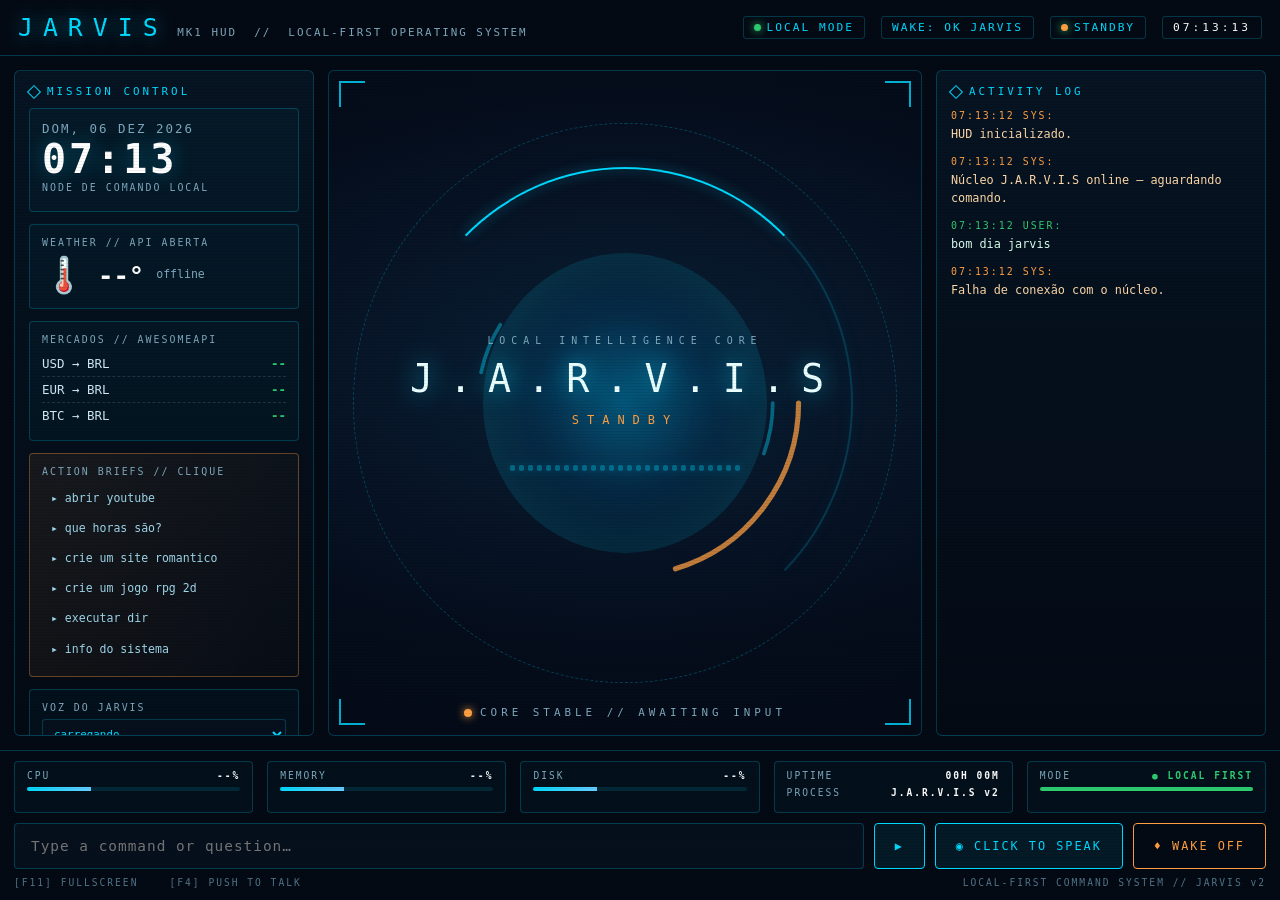
==== static/index.html @ a5e2a201 "Youtube direto pra canal, filtro de lixo no microfone e anti-alucinacao no cerebro" ====
<!DOCTYPE html>
<html lang="pt-BR">
<head>
<meta charset="UTF-8">
<meta name="viewport" content="width=device-width, initial-scale=1.0">
<title>J.A.R.V.I.S — MK1 HUD</title>
<style>
  :root { --cy: #00d9ff; --cyd: #0a86a8; --or: #ff9f43; --ok: #2ecc71; --bg: #040a14; --panel: #071524; --line: rgba(0,217,255,.22); --mut: #7fa8bd; }
  * { box-sizing: border-box; margin: 0; padding: 0; }
  html, body { height: 100%; }
  body { background: var(--bg); color: #cfe9f5; font-family: 'Consolas', 'Share Tech Mono', monospace; overflow: hidden; display: flex; flex-direction: column; }
  body::before { content: ''; position: fixed; inset: 0; pointer-events: none; z-index: 99;
    background: repeating-linear-gradient(0deg, rgba(0,0,0,.12) 0 1px, transparent 1px 3px); opacity: .5; }

  /* ============ HEADER ============ */
  header { height: 56px; display: flex; align-items: center; gap: 16px; padding: 0 18px; border-bottom: 1px solid var(--line); }
  .brand { font-size: 1.55rem; letter-spacing: 10px; color: var(--cy); text-shadow: 0 0 18px rgba(0,217,255,.6); }
  .brand-sub { font-size: .68rem; color: var(--mut); letter-spacing: 2px; }
  header .sp { flex: 1; }
  .chip { display: inline-flex; align-items: center; gap: 6px; font-size: .7rem; letter-spacing: 2px; color: var(--cy); border: 1px solid var(--line); padding: 4px 10px; border-radius: 3px; }
  .chip .dot { width: 7px; height: 7px; border-radius: 50%; background: var(--ok); box-shadow: 0 0 8px var(--ok); }
  #clockTop { color: #fff; letter-spacing: 3px; }

  /* ============ LAYOUT ============ */
  main { flex: 1; display: grid; grid-template-columns: 300px 1fr 330px; gap: 14px; padding: 14px; min-height: 0; }
  .panel { border: 1px solid var(--line); background: linear-gradient(180deg, rgba(7,21,36,.9), rgba(4,10,20,.9)); border-radius: 6px; padding: 14px; overflow-y: auto; }
  .panel::-webkit-scrollbar { width: 6px; } .panel::-webkit-scrollbar-thumb { background: var(--cyd); }
  .ptitle { font-size: .68rem; letter-spacing: 3px; color: var(--cy); margin-bottom: 10px; display: flex; align-items: center; gap: 8px; }
  .ptitle::before { content: ''; width: 8px; height: 8px; border: 1px solid var(--cy); transform: rotate(45deg); }
  .card { border: 1px solid var(--line); background: rgba(0,217,255,.03); padding: 12px; margin-bottom: 12px; border-radius: 4px; position: relative; }
  .card.orange { border-color: rgba(255,159,67,.35); background: linear-gradient(120deg, rgba(255,159,67,.08), rgba(255,159,67,.02)); }
  .card .lbl { font-size: .62rem; letter-spacing: 2px; color: var(--mut); margin-bottom: 6px; }
  #dateBig { font-size: .78rem; color: var(--mut); letter-spacing: 2px; }
  #timeBig { font-size: 2.5rem; color: #fff; font-weight: bold; letter-spacing: 3px; text-shadow: 0 0 20px rgba(0,217,255,.35); }
  .wx { display: flex; align-items: center; gap: 12px; }
  #wxEmoji { font-size: 2.2rem; }
  #wxTemp { font-size: 1.6rem; color: #fff; font-weight: bold; }
  .wx-inf { font-size: .72rem; color: var(--mut); line-height: 1.5; }
  .coin { display: flex; justify-content: space-between; font-size: .78rem; padding: 5px 0; border-bottom: 1px dashed rgba(127,168,189,.2); }
  .coin b { color: var(--ok); }
  .shortcut { font-size: .72rem; color: #9fd6ea; padding: 6px 8px; border: 1px solid transparent; cursor: pointer; border-radius: 3px; line-height: 1.4; }
  .shortcut:hover { background: rgba(0,217,255,.08); border-color: var(--line); color: var(--cy); }
  #selVoice { width: 100%; background: #06101d; color: var(--cy); border: 1px solid var(--line); padding: 7px; border-radius: 3px; font-size: .68rem; font-family: inherit; }
  #rateRow { display: flex; align-items: center; gap: 8px; font-size: .62rem; color: var(--mut); margin-top: 8px; }
  #rateSel { flex: 1; accent-color: var(--cy); }
  .mini { width: 100%; margin-top: 8px; padding: 7px; border: 1px solid rgba(255,107,107,.5); color: #ff6b6b; background: transparent; font-family: inherit; font-size: .66rem; letter-spacing: 2px; cursor: pointer; border-radius: 3px; }
  .mini:hover { background: rgba(255,107,107,.12); }

  /* ============ HUD CENTRAL ============ */
  #hud { position: relative; display: flex; align-items: center; justify-content: center; overflow: hidden;
    border: 1px solid var(--line); border-radius: 6px; background: radial-gradient(900px 500px at 50% 45%, #0a2036 0%, #050d1c 55%, #030812 100%); }
  .corner { position: absolute; width: 26px; height: 26px; border-color: var(--cy); border-style: solid; opacity: .8; z-index: 4; }
  .c-tl { top: 10px; left: 10px; border-width: 2px 0 0 2px; } .c-tr { top: 10px; right: 10px; border-width: 2px 2px 0 0; }
  .c-bl { bottom: 10px; left: 10px; border-width: 0 0 2px 2px; } .c-br { bottom: 10px; right: 10px; border-width: 0 2px 2px 0; }
  #rings { position: relative; width: 560px; height: 560px; max-width: 92%; max-height: 98%; }
  .ring { position: absolute; border-radius: 50%; inset: 0; }
  .ring-ticks { border: 1px dashed rgba(0,217,255,.25); animation: spin 90s linear infinite; }
  .ring-mid { inset: 44px; border: 2px solid transparent; border-top-color: var(--cy); border-right-color: rgba(0,217,255,.18); filter: drop-shadow(0 0 6px rgba(0,217,255,.55)); animation: spin 46s linear infinite reverse; }
  .ring-arc { inset: 88px; }
  .ring-arc svg { width: 100%; height: 100%; animation: spin 30s linear infinite; }
  .ring-core { inset: 130px; background: radial-gradient(circle, rgba(0,140,190,.5) 0%, rgba(0,80,130,.25) 45%, transparent 72%);
    box-shadow: 0 0 70px rgba(0,217,255,.22) inset; }
  .ring-pulse { inset: 108px; border: 1px solid rgba(0,217,255,.0); }
  #core { position: absolute; inset: 0; display: flex; flex-direction: column; align-items: center; justify-content: center; z-index: 3; }
  #core .tag { font-size: .62rem; letter-spacing: 6px; color: var(--mut); margin-bottom: 10px; }
  #coreWord { font-size: 2.4rem; letter-spacing: 16px; color: #eaffff; text-shadow: 0 0 24px rgba(0,217,255,.8); white-space: nowrap; }
  #hudState { margin-top: 12px; font-size: .75rem; letter-spacing: 8px; color: var(--or); }
  body.st-listening #hudState { color: var(--cy); animation: blink 1.1s infinite; }
  body.st-thinking #hudState { color: #fff; animation: blink .8s infinite; }
  body.st-speaking #hudState { color: var(--cy); text-shadow: 0 0 16px var(--cy); }
  body.st-speaking .ring-core { animation: corePulse 1.2s ease-in-out infinite; }
  body.st-speaking .ring-ticks { animation-duration: 22s; }
  body.mic-on .ring-pulse { border-color: rgba(0,217,255,.55); animation: ringPulse 1.6s ease-out infinite; }
  body.mic-on #coreWord { color: #d9f9ff; }
  #wave { display: flex; gap: 4px; height: 26px; align-items: flex-end; margin-top: 18px; z-index: 3; }
  #wave span { width: 5px; height: 6px; background: var(--cy); box-shadow: 0 0 8px rgba(0,217,255,.7); opacity: .35; border-radius: 2px; }
  body.st-speaking #wave span { animation: wavebar .95s ease-in-out infinite; opacity: 1; }
  body.st-listening #wave span { animation: wavebar 2.2s ease-in-out infinite; opacity: .8; }
  #statusLine { position: absolute; bottom: 16px; width: 100%; text-align: center; font-size: .68rem; letter-spacing: 4px; color: var(--mut); z-index: 3; }
  #statusLine .dot { display: inline-block; width: 8px; height: 8px; border-radius: 50%; background: var(--or); box-shadow: 0 0 8px var(--or); margin-right: 8px; vertical-align: middle; }
  body.st-speaking #statusLine .dot { background: var(--cy); box-shadow: 0 0 8px var(--cy); }
  #lastReply { position: absolute; top: 16px; left: 34px; right: 34px; text-align: center; font-size: .72rem; color: #aee6f7; line-height: 1.5; z-index: 3; max-height: 64px; overflow: hidden; text-shadow: 0 0 10px rgba(0,0,0,.8); }
  @keyframes spin { to { transform: rotate(360deg); } }
  @keyframes corePulse { 50% { box-shadow: 0 0 110px rgba(0,217,255,.38) inset; } }
  @keyframes ringPulse { 0% { box-shadow: 0 0 0 0 rgba(0,217,255,.28); } 100% { box-shadow: 0 0 0 34px rgba(0,217,255,0); } }
  @keyframes blink { 50% { opacity: .35; } }
  @keyframes wavebar { 0%,100% { height: 6px; } 50% { height: 24px; } }

  /* ============ LOG ============ */
  #logFeed { display: flex; flex-direction: column; gap: 10px; font-size: .74rem; line-height: 1.55; }
  .lg { white-space: pre-wrap; word-break: break-word; }
  .lg .who { font-size: .62rem; letter-spacing: 2px; display: block; margin-bottom: 2px; }
  .lg.u .who { color: var(--ok); } .lg.u { color: #d8ffed; }
  .lg.j .who { color: var(--cy); } .lg.j { color: #d9f6ff; background: rgba(0,217,255,.05); border-left: 2px solid var(--cy); padding: 8px 10px; border-radius: 3px; }
  .lg.s .who { color: var(--or); } .lg.s { color: #ffd9a8; }

  /* ============ FOOTER ============ */
  footer { border-top: 1px solid var(--line); padding: 10px 14px 12px; }
  #metrics { display: flex; gap: 14px; margin-bottom: 10px; }
  .met { flex: 1; border: 1px solid var(--line); padding: 8px 12px; border-radius: 4px; background: rgba(0,217,255,.03); }
  .met .lbl { display: flex; justify-content: space-between; font-size: .6rem; letter-spacing: 2px; color: var(--mut); margin-bottom: 6px; }
  .met .lbl b { color: #fff; }
  .met .bar { height: 4px; background: rgba(0,217,255,.12); border-radius: 3px; overflow: hidden; }
  .met .bar i { display: block; height: 100%; background: linear-gradient(90deg, var(--cy), #6cf); width: 30%; transition: width .6s; }
  .met.hot .bar i { background: linear-gradient(90deg, var(--or), #ffb76c); }
  #cmdRow { display: flex; gap: 10px; }
  #cmdInput { flex: 1; background: #06101d; border: 1px solid var(--line); color: #eaffff; padding: 14px 16px; font-size: .9rem; font-family: inherit; letter-spacing: 1px; border-radius: 4px; }
  #cmdInput:focus { outline: none; border-color: var(--cy); box-shadow: 0 0 18px rgba(0,217,255,.25); }
  .btn { border: 1px solid var(--cy); background: rgba(0,217,255,.08); color: var(--cy); font-family: inherit; font-size: .74rem; letter-spacing: 2px; padding: 0 20px; cursor: pointer; border-radius: 4px; white-space: nowrap; }
  .btn:hover { background: rgba(0,217,255,.18); }
  .btn.on { background: var(--cy); color: #032027; font-weight: bold; box-shadow: 0 0 22px rgba(0,217,255,.45); }
  #btnWake { border-color: var(--or); color: var(--or); background: transparent; }
  #btnWake.on { border-color: var(--ok); color: var(--ok); }
  .foot-hint { margin-top: 8px; font-size: .6rem; color: #52748a; letter-spacing: 2px; display: flex; justify-content: space-between; }
</style>
</head>
<body class="st-standby">

<header>
  <div>
    <span class="brand">JARVIS</span>
    <span class="brand-sub">MK1 HUD&nbsp;&nbsp;//&nbsp;&nbsp;LOCAL-FIRST OPERATING SYSTEM</span>
  </div>
  <div class="sp"></div>
  <span class="chip"><span class="dot"></span> LOCAL MODE</span>
  <span class="chip" id="chipWake">WAKE: OK JARVIS</span>
  <span class="chip"><span class="dot" id="dotSpeak"></span><span id="chipState">STANDBY</span></span>
  <span class="chip" id="clockTop">--:--:--</span>
</header>

<main>
  <!--======= ESQUERDA =======-->
  <section class="panel">
    <div class="ptitle">MISSION CONTROL</div>
    <div class="card">
      <div id="dateBig">Carregando data…</div>
      <div id="timeBig">--:--</div>
      <div class="lbl">NODE DE COMANDO LOCAL</div>
    </div>
    <div class="card">
      <div class="lbl">WEATHER // API ABERTA</div>
      <div class="wx">
        <span id="wxEmoji">🌡️</span>
        <span><span id="wxTemp">--°</span></span>
        <span class="wx-inf"><span id="wxDesc">sincronizando…</span><br><span id=wxCity></span></span>
      </div>
    </div>
    <div class="card">
      <div class="lbl">MERCADOS // AWESOMEAPI</div>
      <div class="coin"><span>USD → BRL</span><b id="coinUsd">--</b></div>
      <div class="coin"><span>EUR → BRL</span><b id="coinEur">--</b></div>
      <div class="coin" style="border:none"><span>BTC → BRL</span><b id="coinBtc">--</b></div>
    </div>
    <div class="card orange">
      <div class="lbl">ACTION BRIEFS // CLIQUE</div>
      <div class="shortcut" data-cmd="abrir youtube">▸ abrir youtube</div>
      <div class="shortcut" data-cmd="que horas são?">▸ que horas são?</div>
      <div class="shortcut" data-cmd="crie um site romantico com uma legenda legal">▸ crie um site romantico</div>
      <div class="shortcut" data-cmd="crie um jogo estilo rpg 2d e me entregue em html">▸ crie um jogo rpg 2d</div>
      <div class="shortcut" data-cmd="executar dir C:\Users">▸ executar dir</div>
      <div class="shortcut" data-cmd="info do sistema">▸ info do sistema</div>
    </div>
    <div class="card">
      <div class="lbl">VOZ DO JARVIS</div>
      <select id="selVoice"><option value="">carregando…</option></select>
      <div id="rateRow"><span>⚡</span><input type="range" id="rateSel" min="120" max="260" step="5" value="185"><span id="rateVal">185</span></div>
      <button class="mini" id="btnStopVoice">⏹️ PARAR FALA</button>
    </div>
  </section>

  <!--======= CENTRO =======-->
  <section id="hud">
    <div class="corner c-tl"></div><div class="corner c-tr"></div><div class="corner c-bl"></div><div class="corner c-br"></div>
    <div id="lastReply"></div>
    <div id="rings">
      <div class="ring ring-ticks"></div>
      <div class="ring ring-mid"></div>
      <div class="ring ring-arc">
        <svg viewBox="0 0 100 100">
          <circle cx="50" cy="50" r="47" fill="none" stroke="rgba(255,159,67,.75)" stroke-width="1.4"
                  stroke-dasharray="60 236" stroke-linecap="round"></circle>
          <circle cx="50" cy="50" r="40" fill="none" stroke="rgba(0,217,255,.4)" stroke-width="1"
                  stroke-dasharray="14 120" stroke-linecap="round"></circle>
        </svg>
      </div>
      <div class="ring ring-pulse"></div>
      <div class="ring ring-core"></div>
      <div id="core">
        <div class="tag">LOCAL INTELLIGENCE CORE</div>
        <div id="coreWord">J.A.R.V.I.S</div>
        <div id="hudState">STANDBY</div>
        <div id="wave"></div>
      </div>
    </div>
    <div id="statusLine"><span class="dot"></span><span id="statusTxt">CORE STABLE // AWAITING INPUT</span></div>
  </section>

  <!--======= DIREITA =======-->
  <section class="panel">
    <div class="ptitle">ACTIVITY LOG</div>
    <div id="logFeed"></div>
  </section>
</main>

<footer>
  <div id="metrics">
    <div class="met" id="metCpu"><div class="lbl"><span>CPU</span><b id="vCpu">--%</b></div><div class="bar"><i id="bCpu"></i></div></div>
    <div class="met" id="metMem"><div class="lbl"><span>MEMORY</span><b id="vMem">--%</b></div><div class="bar"><i id="bMem"></i></div></div>
    <div class="met" id="metDisk"><div class="lbl"><span>DISK</span><b id="vDisk">--%</b></div><div class="bar"><i id="bDisk"></i></div></div>
    <div class="met"><div class="lbl"><span>UPTIME</span><b id="vUp">--</b></div><div class="lbl"><span>PROCESS</span><b>J.A.R.V.I.S v2</b></div></div>
    <div class="met"><div class="lbl"><span>MODE</span><b style="color:var(--ok)">● LOCAL FIRST</b></div><div class="bar"><i style="width:100%;background:var(--ok)"></i></div></div>
  </div>
  <div id="cmdRow">
    <input id="cmdInput" placeholder="Type a command or question…" autocomplete="off">
    <button class="btn" id="btnSend">▶</button>
    <button class="btn" id="btnSpeak">◉ CLICK TO SPEAK</button>
    <button class="btn" id="btnWake">♦ WAKE OFF</button>
  </div>
  <div class="foot-hint">
    <span>[F11] FULLSCREEN &nbsp;&nbsp; [F4] PUSH TO TALK</span>
    <span>LOCAL-FIRST COMMAND SYSTEM // JARVIS v2</span>
  </div>
</footer>

<script>
const $ = id => document.getElementById(id);
const cmdInput = $('cmdInput'), logFeed = $('logFeed'), lastReply = $('lastReply');
const STATE_TXT = { standby: ['STANDBY', 'CORE STABLE // AWAITING INPUT'], listening: ['LISTENING', 'MICROFONE ATIVO // FALANDO COM O NÚCLEO'],
                    thinking: ['PROCESSING', 'DECODIFICANDO PEDIDO // EXECUTANDO'], speaking: ['SPEAKING', 'TRANSMITINDO RESPOSTA // AUDIO ATIVO'] };
let micOn = false, wakeOn = false, thinking = false, serverSpeaking = false;

/* ---------- LOG ---------- */
function addLog(who, text) {
  const d = document.createElement('div');
  const cls = who === 'USER' ? 'u' : who === 'JARVIS' ? 'j' : 's';
  const h = new Date().toTimeString().slice(0, 8);
  d.className = 'lg ' + cls;
  d.innerHTML = `<span class="who">${h} ${who}:</span>` + escapeHtml(text);
  logFeed.appendChild(d);
  logFeed.parentElement.scrollTop = logFeed.parentElement.scrollHeight;
  while (logFeed.children.length > 120) logFeed.firstChild.remove();
}
function escapeHtml(t) { const e = document.createElement('i'); e.textContent = t; return e.innerHTML.replace(/\n/g, '<br>'); }
function sys(t) { addLog('SYS', t); }

/* ---------- ESTADO HUD ---------- */
function isVisible(s) { return document.body.classList.contains('st-' + s); }
function computeState() {
  return serverSpeaking ? 'speaking' : thinking ? 'thinking' : micOn ? 'listening' : 'standby';
}
function tickState() {
  const s = computeState();
  document.body.className = 'st-' + s + (micOn ? ' mic-on' : '');
  $('hudState').textContent = STATE_TXT[s][0];
  $('statusTxt').textContent = STATE_TXT[s][1];
  $('chipState').textContent = STATE_TXT[s][0];
  $('dotSpeak').style.background = s === 'speaking' ? 'var(--cy)' : s === 'listening' || s === 'thinking' ? '#fff' : 'var(--or)';
}
// barras do núcleo
for (let i = 0; i < 26; i++) { const b = document.createElement('span'); b.style.animationDelay = (i * 0.085).toFixed(2) + 's'; $('wave').appendChild(b); }

setInterval(tickState, 250);

/* ---------- RELÓGIO ---------- */
function tickClock() {
  const d = new Date();
  const dias = ['DOM','SEG','TER','QUA','QUI','SEX','SÁB'], mes = ['JAN','FEV','MAR','ABR','MAI','JUN','JUL','AGO','SET','OUT','NOV','DEZ'];
  $('clockTop').textContent = d.toTimeString().slice(0, 8);
  $('timeBig').textContent = d.toTimeString().slice(0, 5);
  $('dateBig').textContent = `${dias[d.getDay()]}, ${String(d.getDate()).padStart(2,'0')} ${mes[d.getMonth()]} ${d.getFullYear()}`;
  const up = performance.now() / 1000;
  $('vUp').textContent = `${String(Math.floor(up / 3600)).padStart(2,'0')}H ${String(Math.floor(up / 60) % 60).padStart(2,'0')}M`;
}
setInterval(tickClock, 1000); tickClock();

/* ---------- MÉTRICAS ---------- */
async function pollMetrics() {
  try {
    const m = await (await fetch('/system/metrics')).json();
    const set = (v, b, val, met, hot) => { if (val == null) return;
      $(v).textContent = Math.round(val) + '%'; $(b).style.width = val + '$%'.replace('$',''); $(met).classList.toggle('hot', val > 80); };
    set('vCpu','bCpu', m.cpu, 'metCpu'); set('vMem','bMem', m.mem, 'metMem'); set('vDisk','bDisk', m.disk, 'metDisk');
  } catch (e) {}
}
setInterval(pollMetrics, 3000); pollMetrics();

/* ---------- ESTADO DA VOZ (Speaking = azul pulsante) ---------- */
async function pollVoice() {
  try { const d = await (await fetch('/voice/state')).json(); serverSpeaking = !!d.speaking; } catch (e) {}
}
setInterval(pollVoice, 300); pollVoice();

/* ---------- CLIMA (Open-Meteo, sem chave) ---------- */
async function loadWeather() {
  try {
    const w = await (await fetch('/api/weather')).json();
    if (w.error) { $('wxDesc').textContent = 'offline'; return; }
    $('wxEmoji').textContent = w.emoji; $('wxTemp').textContent = w.temp + '°C';
    $('wxDesc').textContent = w.desc; $('wxCity').textContent = w.cidade + ' · vento ' + w.vento + 'km/h';
  } catch (e) { $('wxDesc').textContent = 'offline'; }
}
loadWeather(); setInterval(loadWeather, 600000);

/* ---------- MOEDAS (AwesomeAPI — API pública BR) ---------- */
async function loadCoins() {
  try {
    const r = await fetch('https://economia.awesomeapi.com.br/json/last/USD-BRL,EUR-BRL,BTC-BRL');
    const d = await r.json();
    $('coinUsd').textContent = 'R$ ' + (+d.USDBRL.bid).toFixed(2);
    $('coinEur').textContent = 'R$ ' + (+d.EURBRL.bid).toFixed(2);
    $('coinBtc').textContent = 'R$ ' + (+d.BTCBRL.bid).toLocaleString('pt-BR');
  } catch (e) {}
}
loadCoins(); setInterval(loadCoins, 300000);

/* ---------- ENVIAR ---------- */
async function send(text, viaVoz) {
  text = (text || '').trim(); if (!text) return;
  fetch('/voice/stop', { method: 'POST' });
  addLog('USER', viaVoz ? text + '   (🎙️ voz)' : text);
  thinking = true; tickState();
  try {
    const r = await fetch('/chat', { method: 'POST', headers: {'Content-Type':'application/json'},
      body: JSON.stringify({ message: text }) });
    const d = await r.json();
    thinking = false; tickState();
    addLog('JARVIS', d.reply || ('Erro: ' + (d.error || '?')));
    lastReply.textContent = (d.reply || '').slice(0, 220);
  } catch (e) {
    thinking = false; tickState();
    addLog('SYS', 'Falha de conexão com o núcleo.');
  }
}
$('btnSend').onclick = () => { send(cmdInput.value); cmdInput.value = ''; };
cmdInput.addEventListener('keydown', e => { if (e.key === 'Enter') { send(cmdInput.value); cmdInput.value = ''; } });
document.querySelectorAll('.shortcut').forEach(el => el.onclick = () => send(el.dataset.cmd));

/* ---------- MICROFONE (wake word flexível: entende "Ok Jackson" etc. como "Ok Jarvis") ---------- */
function lev(a, b) {
  const m = [];
  for (let i = 0; i <= a.length; i++) { m[i] = [i]; }
  for (let j = 0; j <= b.length; j++) { m[0][j] = j; }
  for (let i = 1; i <= a.length; i++) for (let j = 1; j <= b.length; j++)
    m[i][j] = Math.min(m[i-1][j] + 1, m[i][j-1] + 1, m[i-1][j-1] + (a[i-1] !== b[j-1] ? 1 : 0));
  return m[a.length][b.length];
}
const SAUDA = ['ok','hey','oi','ola','olá','e','ei','tá','ta','ha'];
function isWakePhrase(low) {
  if (low.includes('jarvis')) return true;
  const tk = low.split(/\s+/).filter(Boolean);
  if (tk.length < 2) return false;
  return SAUDA.includes(tk[0]) && (tk[1].startsWith('jar') || lev(tk[1], 'jarvis') <= 2);
}
function stripWake(t) {
  const tk = t.split(/\s+/);
  const t1 = (tk[1] || '').toLowerCase();
  if (tk.length >= 2 && SAUDA.includes((tk[0] || '').toLowerCase()) && (t1.startsWith('jar') || lev(t1, 'jarvis') <= 2)) {
    return tk.slice(2).join(' ').trim();
  }
  return t.replace(/jarvis/i, '').trim();
}

async function micLoop() {
  while (micOn) {
    try {
      const d = await (await fetch('/voice/listen', { method: 'POST' })).json();
      if (micOn && d.text && d.text.trim()) {
        let t = d.text.trim();
        if (!wakeOn) {
          if (t.split(/\s+/).filter(Boolean).length < 2) {
            sys('Fala muito curta — ignorada: "' + t + '"');
          } else {
            send(t, true);
          }
        } else if (isWakePhrase(t.toLowerCase())) {
          send(stripWake(t) || t, true);
          micOn = false; syncMicBtn(); break;   // depois do wake, exige nova ativação
        } else {
          sys('Ignorado (sem wake word): "' + t + '"');
        }
      }
    } catch (e) {}
    await new Promise(r => setTimeout(r, 650));
  }
}
function syncMicBtn() { $('btnSpeak').classList.toggle('on', micOn); $('btnSpeak').textContent = micOn ? '◉ MIC ON — TOCAR P/ PARAR' : '◉ CLICK TO SPEAK'; tickState(); }
$('btnSpeak').onclick = () => { micOn = !micOn; if (micOn) { sys('Microfone aberto ' + (wakeOn ? '(exige wake word)' : '(modo direto)')); micLoop(); } syncMicBtn(); };

$('btnWake').onclick = () => { wakeOn = !wakeOn; $('btnWake').classList.toggle('on', wakeOn); $('btnWake').textContent = wakeOn ? '♦ WAKE ON — "OK JARVIS"' : '♦ WAKE OFF'; $('chipWake').textContent = wakeOn ? 'WAKE: OK JARVIS' : 'WAKE: DIRETO'; };

/* ---------- VOZ DO JARVIS ---------- */
async function loadVoices() {
  try {
    const d = await (await fetch('/voice/voices')).json();
    const sel = $('selVoice'); sel.innerHTML = '';
    (d.voices || []).forEach(v => { const o = document.createElement('option'); o.value = v.id; o.textContent = v.name; sel.appendChild(o); });
    if (d.voice_id) sel.value = d.voice_id;
    if (d.rate) $('rateSel').value = d.rate, $('rateVal').textContent = d.rate;
  } catch (e) {}
}
loadVoices();
$('selVoice').onchange = async () => {
  const d = await (await fetch('/voice/select', { method: 'POST', headers: {'Content-Type':'application/json'},
    body: JSON.stringify({ voice_id: $('selVoice').value, rate: parseInt($('rateSel').value) }) })).json();
  sys(d.error ? 'Erro ao trocar voz' : 'Voz alterada ✓ ' + $('selVoice').selectedOptions[0].textContent);
};
$('rateSel').oninput = () => $('rateVal').textContent = $('rateSel').value;
$('rateSel').onchange = async () => {
  await fetch('/voice/select', { method: 'POST', headers: {'Content-Type':'application/json'},
    body: JSON.stringify({ voice_id: '', rate: parseInt($('rateSel').value) }) });
  sys('Velocidade da fala: ' + $('rateSel').value);
};
$('btnStopVoice').onclick = () => { fetch('/voice/stop', { method: 'POST' }); sys('Fala interrompida ⏹️'); };

/* ---------- ATALHOS GLOBAIS ---------- */
document.addEventListener('keydown', e => {
  if (e.key === 'F4') { e.preventDefault(); $('btnSpeak').click(); }
});

/* boot */
sys('HUD inicializado.');
sys('Núcleo J.A.R.V.I.S online — aguardando comando.');
send('bom dia jarvis', false);
</script>
</body>
</html>
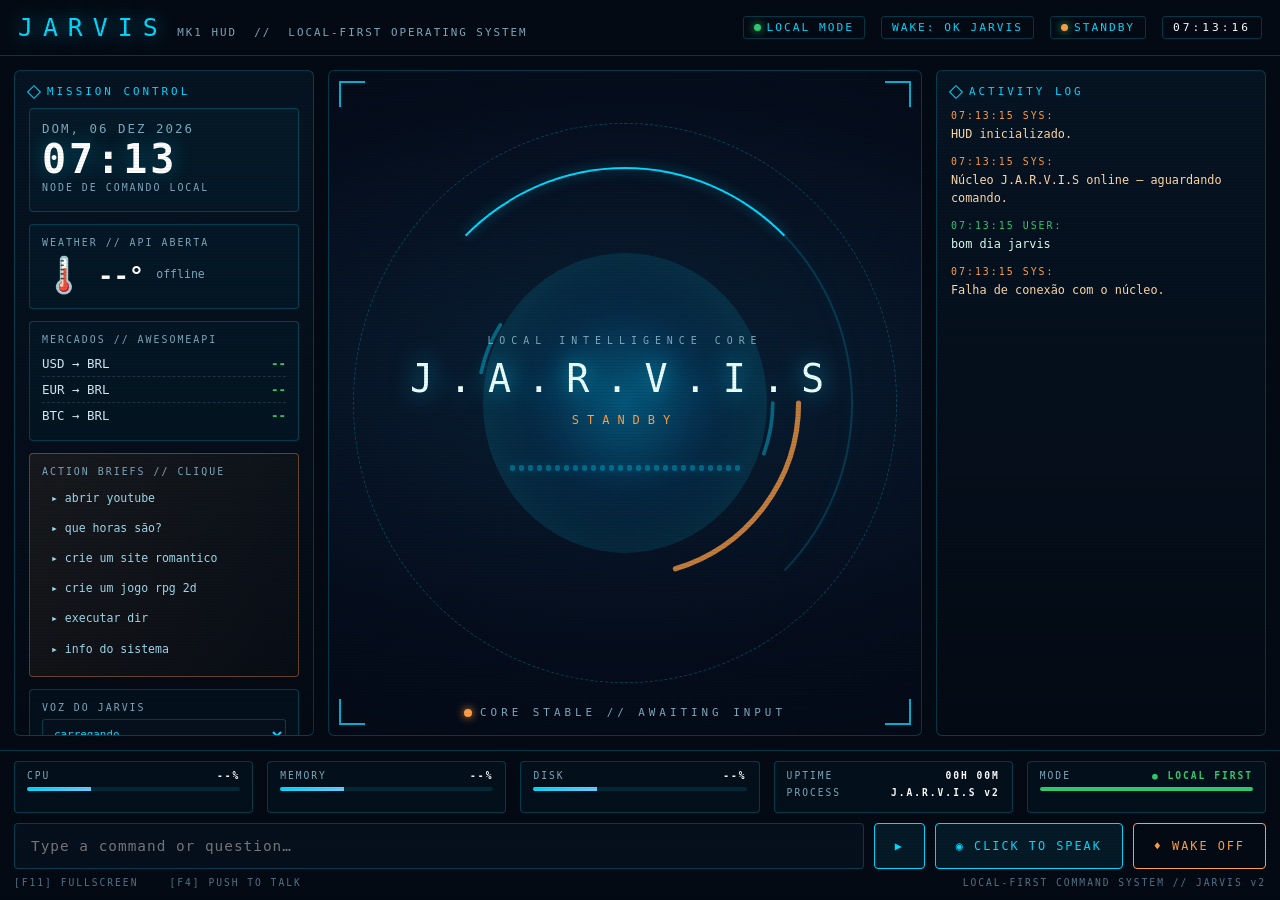
==== commit e91c059f: "Ouvinte continuo em thread: reage assim que voce para de falar, sem reabrir microfone a cada ciclo" ====
--- a/static/index.html
+++ b/static/index.html
@@ -380,7 +380,7 @@
         }
       }
     } catch (e) {}
-    await new Promise(r => setTimeout(r, 650));
+    await new Promise(r => setTimeout(r, 250));
   }
 }
 function syncMicBtn() { $('btnSpeak').classList.toggle('on', micOn); $('btnSpeak').textContent = micOn ? '◉ MIC ON — TOCAR P/ PARAR' : '◉ CLICK TO SPEAK'; tickState(); }
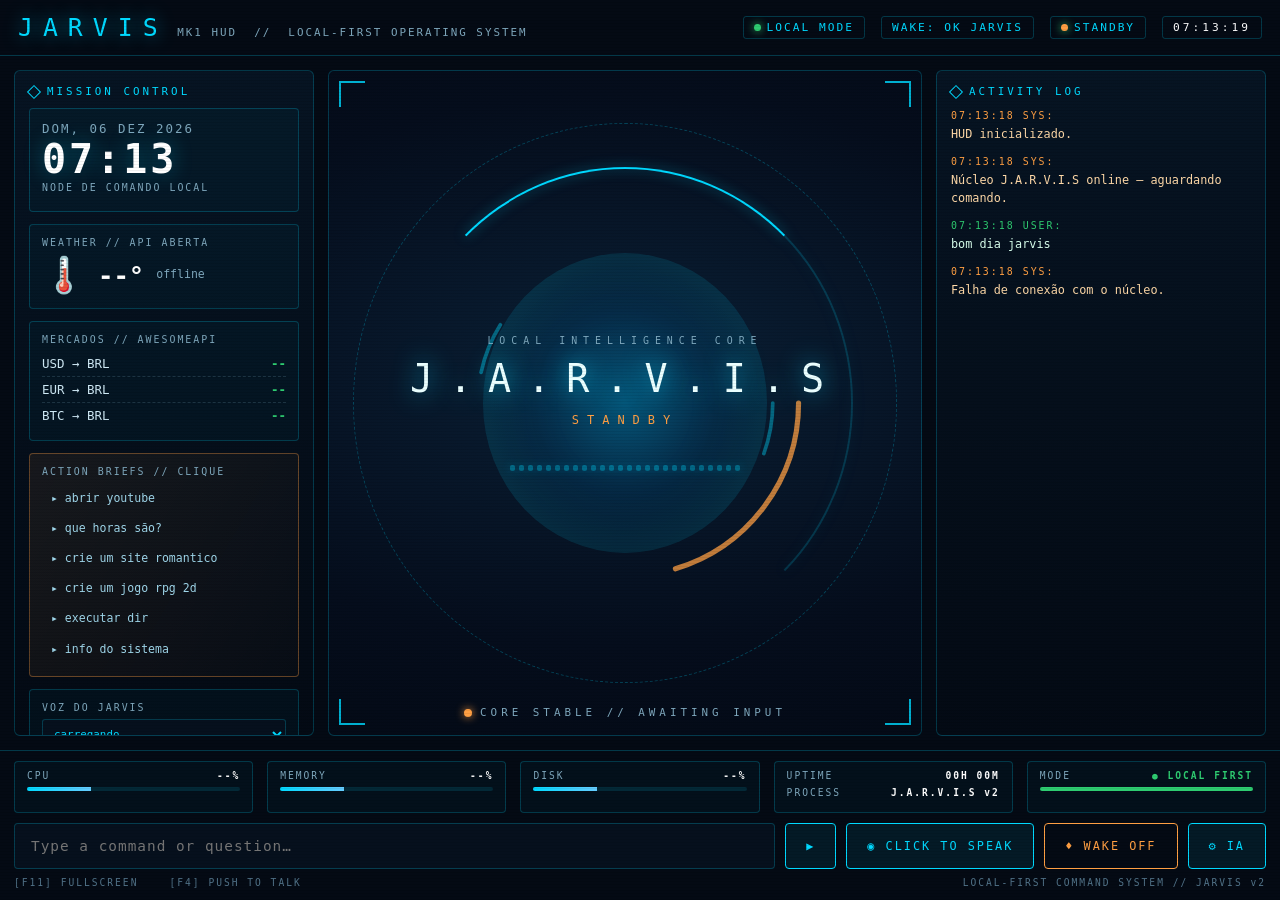
==== commit 5aa41178: "Chaves propias de IA (ChatGPT/Claude/Gemini/Groq/Ollama) no HUD, fim de fala mais natural e resposta" ====
--- a/static/index.html
+++ b/static/index.html
@@ -112,6 +112,16 @@
   #btnWake { border-color: var(--or); color: var(--or); background: transparent; }
   #btnWake.on { border-color: var(--ok); color: var(--ok); }
   .foot-hint { margin-top: 8px; font-size: .6rem; color: #52748a; letter-spacing: 2px; display: flex; justify-content: space-between; }
+  /* ---------- modal IA ---------- */
+  #iaModal { position: fixed; inset: 0; background: rgba(2,6,12,.85); display: none; align-items: center; justify-content: center; z-index: 50; }
+  #iaModal.on { display: flex; }
+  .ia-card { width: 500px; max-width: 92vw; background: #071524; border: 1px solid var(--cy); border-radius: 8px; padding: 18px; display: flex; flex-direction: column; gap: 10px; box-shadow: 0 0 70px rgba(0,217,255,.28); }
+  .ia-card h3 { color: var(--cy); letter-spacing: 3px; font-size: .9rem; }
+  .ia-card label { font-size: .62rem; letter-spacing: 2px; color: var(--mut); }
+  .ia-card input, .ia-card select { background: #06101d; border: 1px solid var(--line); color: #eaffff; padding: 9px 10px; font-family: inherit; border-radius: 3px; font-size: .75rem; width: 100%; }
+  .ia-card .row { display: flex; gap: 10px; } .ia-card .row > div { flex: 1; display: flex; flex-direction: column; gap: 6px; }
+  .ia-foot { display: flex; gap: 10px; justify-content: flex-end; margin-top: 4px; }
+  .ia-note { font-size: .6rem; color: #52748a; line-height: 1.5; }
 </style>
 </head>
 <body class="st-standby">
@@ -215,12 +225,37 @@
     <button class="btn" id="btnSend">▶</button>
     <button class="btn" id="btnSpeak">◉ CLICK TO SPEAK</button>
     <button class="btn" id="btnWake">♦ WAKE OFF</button>
+    <button class="btn" id="btnCfg">⚙️ IA</button>
   </div>
   <div class="foot-hint">
     <span>[F11] FULLSCREEN &nbsp;&nbsp; [F4] PUSH TO TALK</span>
     <span>LOCAL-FIRST COMMAND SYSTEM // JARVIS v2</span>
   </div>
 </footer>
+
+<div id="iaModal"><div class="ia-card">
+  <h3>⚙️ CÉREBRO — PROVEDOR DE IA</h3>
+  <div class="row">
+    <div><label>PROVEDOR</label>
+      <select id="iaProv">
+        <option value="auto">AUTO — GRÁTIS (público + wikipédia)</option>
+        <option value="openai">OpenAI (ChatGPT)</option>
+        <option value="anthropic">Anthropic (Claude)</option>
+        <option value="gemini">Google Gemini</option>
+        <option value="groq">Groq (Llama ultra-rápido)</option>
+        <option value="ollama">Ollama LOCAL (no PC, sem chave)</option>
+      </select>
+    </div>
+    <div><label>MODELO (opcional)</label><input id="iaModel" placeholder="padrão do provedor"></div>
+  </div>
+  <label>API KEY</label>
+  <input id="iaKey" type="password" placeholder="cole sua chave: sk-… / sk-ant-… / AIza…">
+  <div class="ia-note">Sem chave = modo público gratuito. Com chave do OpenAI/Anthropic/Gemini/Groq, o Jarvis pensa com a MESMA inteligência dessas marcas. Ollama local não precisa de chave (requer Ollama instalado e rodando).</div>
+  <div class="ia-foot">
+    <button class="btn" id="iaSave">💾 SALVAR</button>
+    <button class="btn" id="iaClose">FECHAR</button>
+  </div>
+</div></div>
 
 <script>
 const $ = id => document.getElementById(id);
@@ -417,6 +452,29 @@
   if (e.key === 'F4') { e.preventDefault(); $('btnSpeak').click(); }
 });
 
+/* ---------- CÉREBRO / IA (chave própria das grandes) ---------- */
+async function loadIaCfg() {
+  try {
+    const d = await (await fetch('/brain/config')).json();
+    if (d.provider && d.provider !== 'auto') { $('iaProv').value = d.provider; }
+    if (d.model) { $('iaModel').value = d.model; }
+    if (d.key_hint) { $('iaKey').placeholder = 'salvo (' + d.key_hint + ') — deixe vazio para manter'; }
+  } catch (e) {}
+}
+$('btnCfg').onclick = () => { loadIaCfg(); $('iaModal').classList.add('on'); };
+$('iaClose').onclick = () => $('iaModal').classList.remove('on');
+$('iaSave').onclick = async () => {
+  const body = { provider: $('iaProv').value, key: $('iaKey').value.trim(), model: $('iaModel').value.trim() };
+  try {
+    await fetch('/brain/config', { method: 'POST', headers: {'Content-Type':'application/json'}, body: JSON.stringify(body) });
+    addLog('SYS', 'Cérebro configurado: ' + body.provider.toUpperCase() + (body.model ? ' / ' + body.model : ''));
+  } catch (e) { addLog('SYS', 'Falha ao salvar cerebro'); }
+  $('iaKey').value = '';
+  loadIaCfg();
+  $('iaModal').classList.remove('on');
+};
+loadIaCfg();
+
 /* boot */
 sys('HUD inicializado.');
 sys('Núcleo J.A.R.V.I.S online — aguardando comando.');
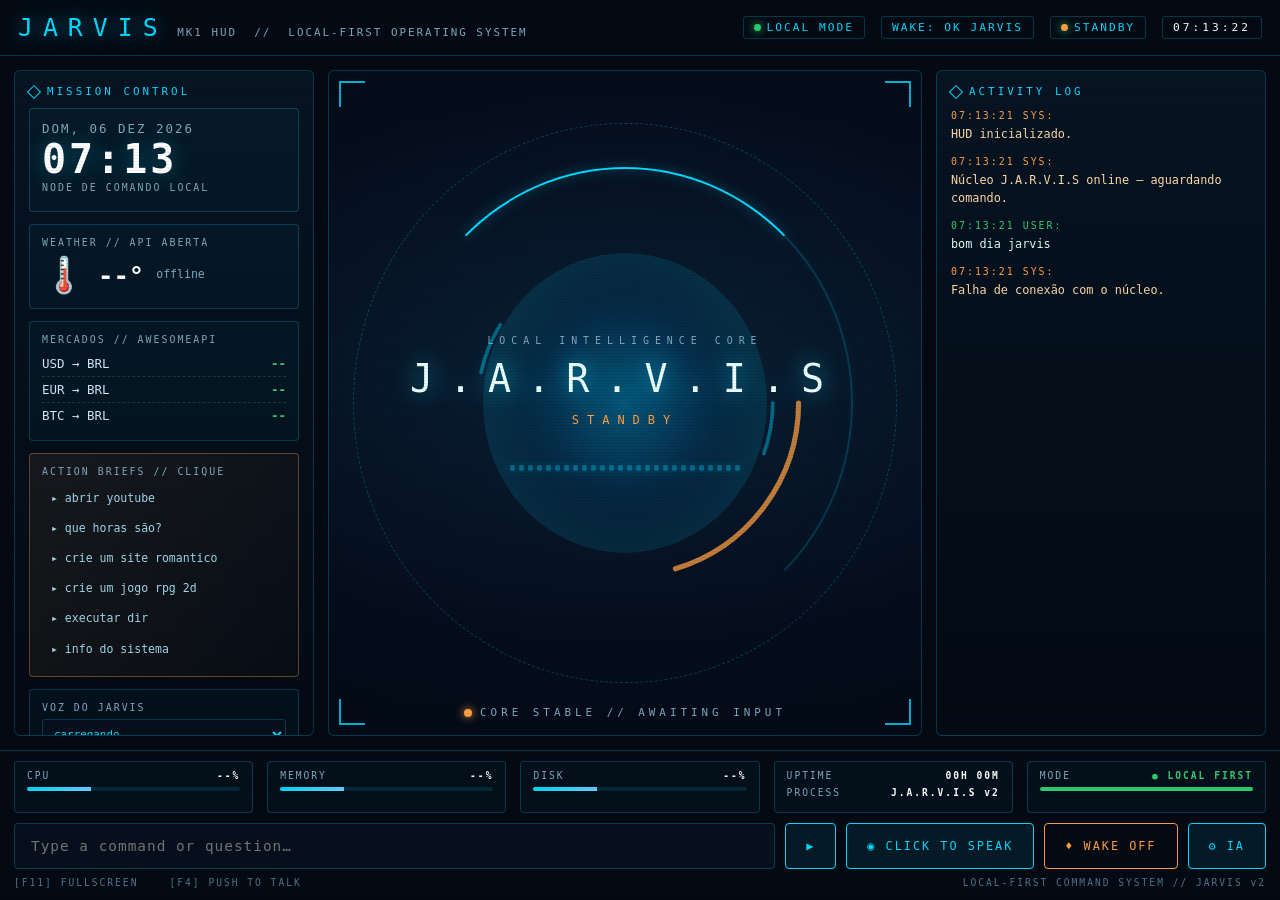
==== commit 4ac88f9e: "APIs gratuitas implementadas: links de chave (Groq/Gemini), protocolos prontos e instalacao automati" ====
--- a/static/index.html
+++ b/static/index.html
@@ -250,7 +250,9 @@
   </div>
   <label>API KEY</label>
   <input id="iaKey" type="password" placeholder="cole sua chave: sk-… / sk-ant-… / AIza…">
-  <div class="ia-note">Sem chave = modo público gratuito. Com chave do OpenAI/Anthropic/Gemini/Groq, o Jarvis pensa com a MESMA inteligência dessas marcas. Ollama local não precisa de chave (requer Ollama instalado e rodando).</div>
+  <div class="ia-note" id="iaLink">—</div>
+  <div class="ia-note">Groq e Gemini são GRÁTIS e sem cartão (gere a chave no link acima, cole e salve). Ollama local: o próprio Jarvis baixa, instala e configurado tudo sozinho, sem chave.</div>
+  <button class="mini" id="btnOllama" style="display:none">⬇️ INSTALAR OLLAMA GRÁTIS NO PC (AUTOMÁTICO)</button>
   <div class="ia-foot">
     <button class="btn" id="iaSave">💾 SALVAR</button>
     <button class="btn" id="iaClose">FECHAR</button>
@@ -453,6 +455,24 @@
 });
 
 /* ---------- CÉREBRO / IA (chave própria das grandes) ---------- */
+const IA_LINKS = {
+  auto: ['modo público gratuito — sem chave e sem cadastro', ''],
+  openai: ['https://platform.openai.com/api-keys', 'https://platform.openai.com/api-keys'],
+  anthropic: ['https://console.anthropic.com/settings/keys', 'https://console.anthropic.com/settings/keys'],
+  gemini: ['https://aistudio.google.com/app/apikey — GRÁTIS, sem cartão', 'https://aistudio.google.com/app/apikey'],
+  groq: ['https://console.groq.com/keys — GRÁTIS, sem cartão, ultra-rápido', 'https://console.groq.com/keys'],
+  ollama: ['grátis e 100% LOCAL no seu PC — sem chave e sem internet', 'https://ollama.com'],
+};
+function updateIaLink() {
+  const li = IA_LINKS[$('iaProv').value] || IA_LINKS.auto;
+  const url = li[1];
+  $('iaLink').innerHTML = url
+    ? '🔗 Pegue a chave aqui: <a href="' + url + '" target="_blank" style="color:var(--cy)">' + url.replace('https://', '') + '</a><br><span style="font-size:.58rem;color:#52748a">' + li[0] + '</span>'
+    : li[0];
+  $('btnOllama').style.display = $('iaProv').value === 'ollama' ? 'block' : 'none';
+}
+$('iaProv').onchange = updateIaLink; updateIaLink();
+
 async function loadIaCfg() {
   try {
     const d = await (await fetch('/brain/config')).json();
@@ -475,6 +495,25 @@
 };
 loadIaCfg();
 
+/* Instalação automática do Ollama local */
+let ollamaPoll = null;
+$('btnOllama').onclick = async () => {
+  try {
+    await fetch('/brain/install_ollama', { method: 'POST' });
+    addLog('SYS', '⬇️ Instalando Ollama local (baixa, instala, baixa o modelo). Veja o progresso aqui…');
+    if (ollamaPoll) clearInterval(ollamaPoll);
+    ollamaPoll = setInterval(async () => {
+      try {
+        const s = await (await fetch('/brain/ollama_status')).json();
+        if (s.step !== 'idle') { addLog('SYS', 'Ollama: ' + s.step); }
+        if (s.step === 'ok — cérebro LOCAL configurado (grátis, sem chave)' || s.step.startsWith('erro')) {
+          clearInterval(ollamaPoll); ollamaPoll = null;
+        }
+      } catch (e) {}
+    }, 8000);
+  } catch (e) { addLog('SYS', 'Falha ao iniciar instalação do Ollama'); }
+};
+
 /* boot */
 sys('HUD inicializado.');
 sys('Núcleo J.A.R.V.I.S online — aguardando comando.');
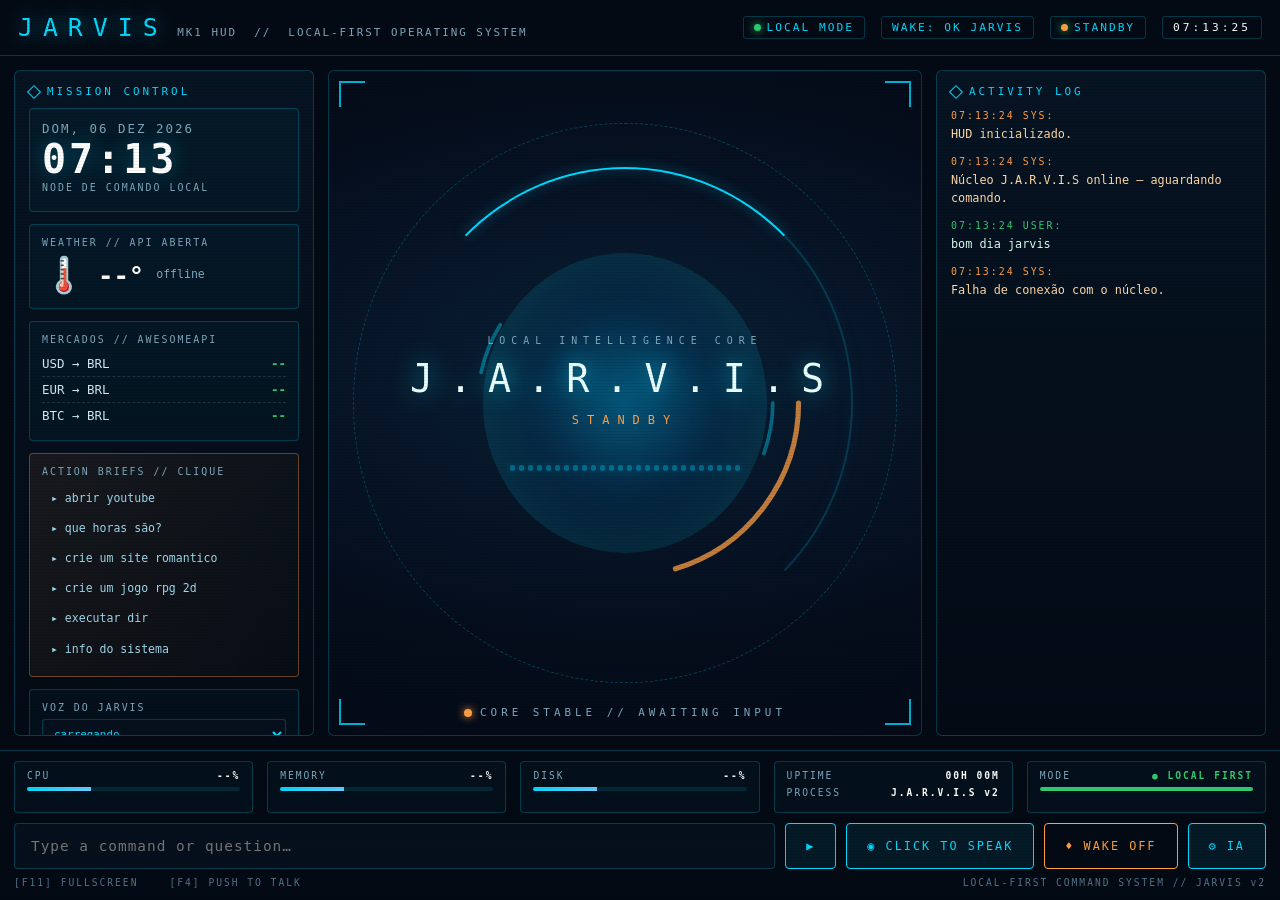
==== commit cbf07a90: "Correcao da transcricao de voz, sites sob medida pela IA, leitura de imagens e arquivos de chave for" ====
--- a/static/index.html
+++ b/static/index.html
@@ -358,7 +358,7 @@
   thinking = true; tickState();
   try {
     const r = await fetch('/chat', { method: 'POST', headers: {'Content-Type':'application/json'},
-      body: JSON.stringify({ message: text }) });
+      body: JSON.stringify({ message: text, via: viaVoz ? 'voz' : 'texto' }) });
     const d = await r.json();
     thinking = false; tickState();
     addLog('JARVIS', d.reply || ('Erro: ' + (d.error || '?')));
@@ -413,6 +413,11 @@
           send(stripWake(t) || t, true);
           micOn = false; syncMicBtn(); break;   // depois do wake, exige nova ativação
         } else {
+          const corrCue = /quis dizer|quero dizer|errei|foi mal|corrig|falei errado|dizer o|dizer no|dizer pra|queria/i.test(t);
+          if (corrCue) {
+            send(t, true);            // correção verbal do último comando: aceita sem wake
+            micOn = false; syncMicBtn(); break;
+          }
           sys('Ignorado (sem wake word): "' + t + '"');
         }
       }
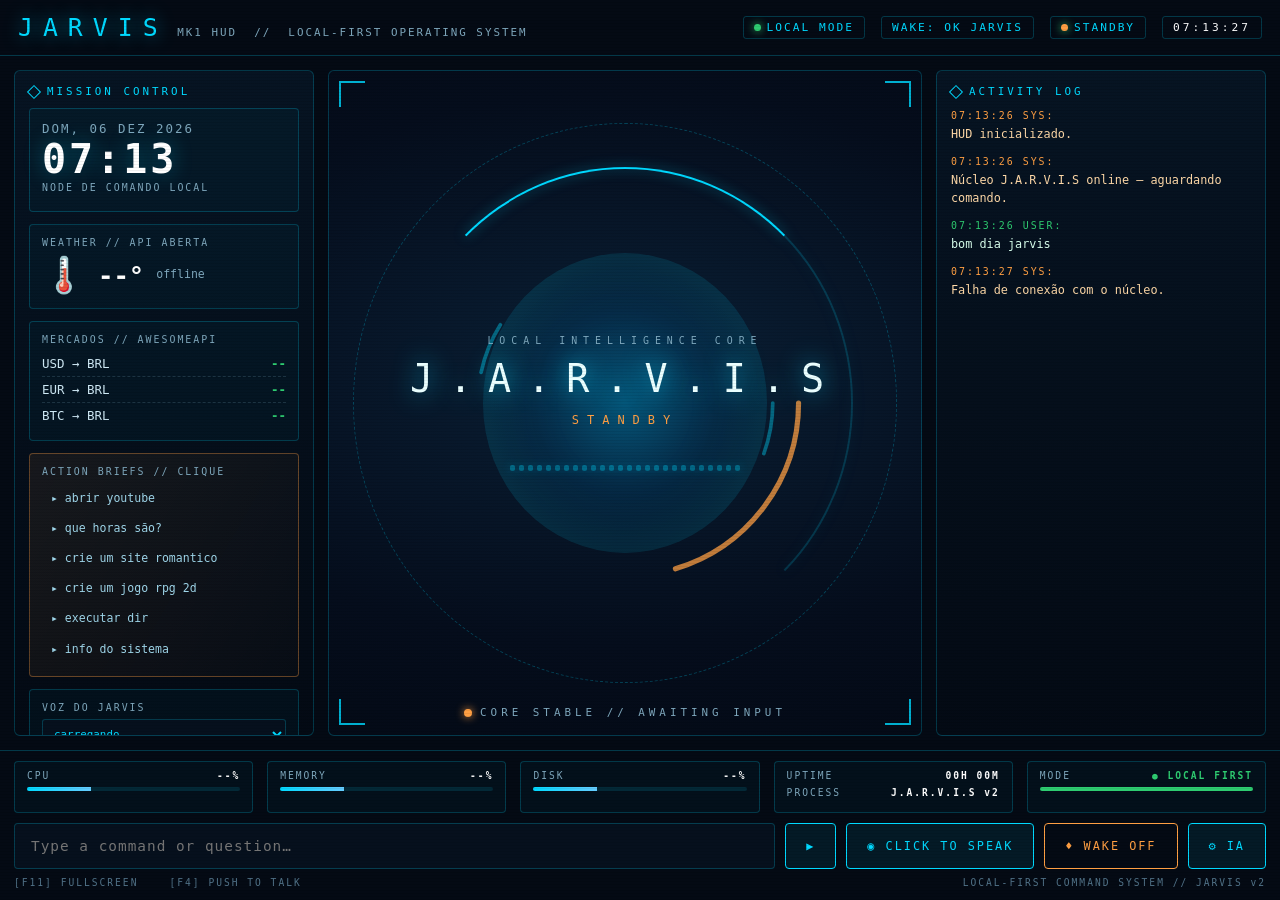
==== commit 5137d106: "Criacoes em segundo plano: responde confirmado, projeto organizado em pastas + resumo quando pergunt" ====
--- a/static/index.html
+++ b/static/index.html
@@ -96,7 +96,15 @@
 
   /* ============ FOOTER ============ */
   footer { border-top: 1px solid var(--line); padding: 10px 14px 12px; }
-  #metrics { display: flex; gap: 14px; margin-bottom: 10px; }
+  #criBanner {
+  position: fixed; top: 64px; left: 50%; transform: translateX(-50%); z-index: 50;
+  background: linear-gradient(135deg, #0d3b2e, #10543f); color: #d7ffe9;
+  border: 1px solid #2ee6a8; border-radius: 12px; padding: 12px 18px; max-width: 92vw;
+  font-size: .85rem; box-shadow: 0 10px 40px rgba(46,230,168,.25);
+}
+#criBanner code { color: #9ff5cf; }
+
+#metrics { display: flex; gap: 14px; margin-bottom: 10px; }
   .met { flex: 1; border: 1px solid var(--line); padding: 8px 12px; border-radius: 4px; background: rgba(0,217,255,.03); }
   .met .lbl { display: flex; justify-content: space-between; font-size: .6rem; letter-spacing: 2px; color: var(--mut); margin-bottom: 6px; }
   .met .lbl b { color: #fff; }
@@ -126,6 +134,8 @@
 </head>
 <body class="st-standby">
 
+<div id="criBanner" style="display:none"></div>
+
 <header>
   <div>
     <span class="brand">JARVIS</span>
@@ -326,6 +336,26 @@
   try { const d = await (await fetch('/voice/state')).json(); serverSpeaking = !!d.speaking; } catch (e) {}
 }
 setInterval(pollVoice, 300); pollVoice();
+
+/* ---------- CRIAÇÕES (avisa quando um projeto em background ficar pronto) ---------- */
+const criVistos = new Set();
+async function pollCriacoes() {
+  try {
+    const d = await (await fetch('/criacoes')).json();
+    for (const p of (d.projetos || [])) {
+      if (p.status === 'pronto' && !criVistos.has(p.id)) {
+        criVistos.add(p.id);
+        const b = $('criBanner');
+        b.innerHTML = `✔ <b>${(p.nome || 'Projeto')}</b> pronto — criado em <code>${p.pasta || ''}</code>. Abra o index.html. Pergunte "o que você fez" quando quiser o resumo.`;
+        b.style.display = 'block';
+        clearTimeout(b._t); b._t = setTimeout(() => b.style.display = 'none', 30000);
+      } else if (p.status !== 'pronto') {
+        criVistos.delete(p.id);
+      }
+    }
+  } catch (e) {}
+}
+setInterval(pollCriacoes, 6000); pollCriacoes();
 
 /* ---------- CLIMA (Open-Meteo, sem chave) ---------- */
 async function loadWeather() {
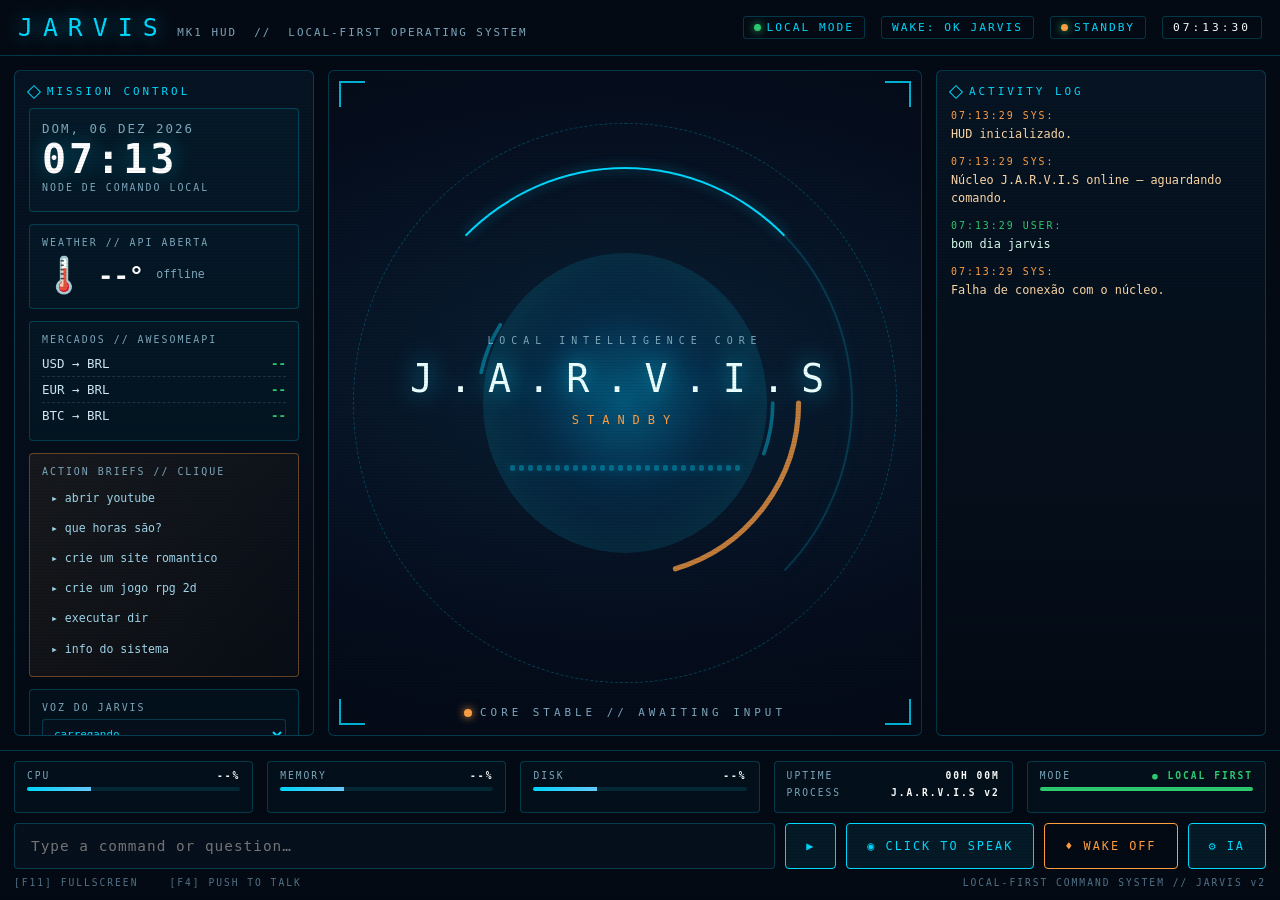
==== commit 0d4e0d68: "Qualidade Lovable: pipeline plano/html/css/js com imagens por IA, deteccao de criacao em frases long" ====
--- a/static/index.html
+++ b/static/index.html
@@ -253,6 +253,7 @@
         <option value="anthropic">Anthropic (Claude)</option>
         <option value="gemini">Google Gemini</option>
         <option value="groq">Groq (Llama ultra-rápido)</option>
+        <option value="opencode">OpenCode (GLM/Kimi/MiniMax)</option>
         <option value="ollama">Ollama LOCAL (no PC, sem chave)</option>
       </select>
     </div>
@@ -261,7 +262,7 @@
   <label>API KEY</label>
   <input id="iaKey" type="password" placeholder="cole sua chave: sk-… / sk-ant-… / AIza…">
   <div class="ia-note" id="iaLink">—</div>
-  <div class="ia-note">Groq e Gemini são GRÁTIS e sem cartão (gere a chave no link acima, cole e salve). Ollama local: o próprio Jarvis baixa, instala e configurado tudo sozinho, sem chave.</div>
+  <div class="ia-note">Groq e Gemini: GRÁTIS sem cartão — gere a chave no link e salve. OpenCode: chave feita no Console (o GRATUITO do Zen só roda dentro do OpenCode; pelo Jarvis use Go/saldo — GLM é o melhor p/ sites nível Lovable). Ollama: o Jarvis instala tudo sozinho, sem chave.</div>
   <button class="mini" id="btnOllama" style="display:none">⬇️ INSTALAR OLLAMA GRÁTIS NO PC (AUTOMÁTICO)</button>
   <div class="ia-foot">
     <button class="btn" id="iaSave">💾 SALVAR</button>
@@ -496,6 +497,7 @@
   anthropic: ['https://console.anthropic.com/settings/keys', 'https://console.anthropic.com/settings/keys'],
   gemini: ['https://aistudio.google.com/app/apikey — GRÁTIS, sem cartão', 'https://aistudio.google.com/app/apikey'],
   groq: ['https://console.groq.com/keys — GRÁTIS, sem cartão, ultra-rápido', 'https://console.groq.com/keys'],
+  opencode: ['https://opencode.ai/console — GLM/Kimi/MiniMax de alta potência (melhor p/ gerar sites nível Lovable)', 'https://opencode.ai/console'],
   ollama: ['grátis e 100% LOCAL no seu PC — sem chave e sem internet', 'https://ollama.com'],
 };
 function updateIaLink() {
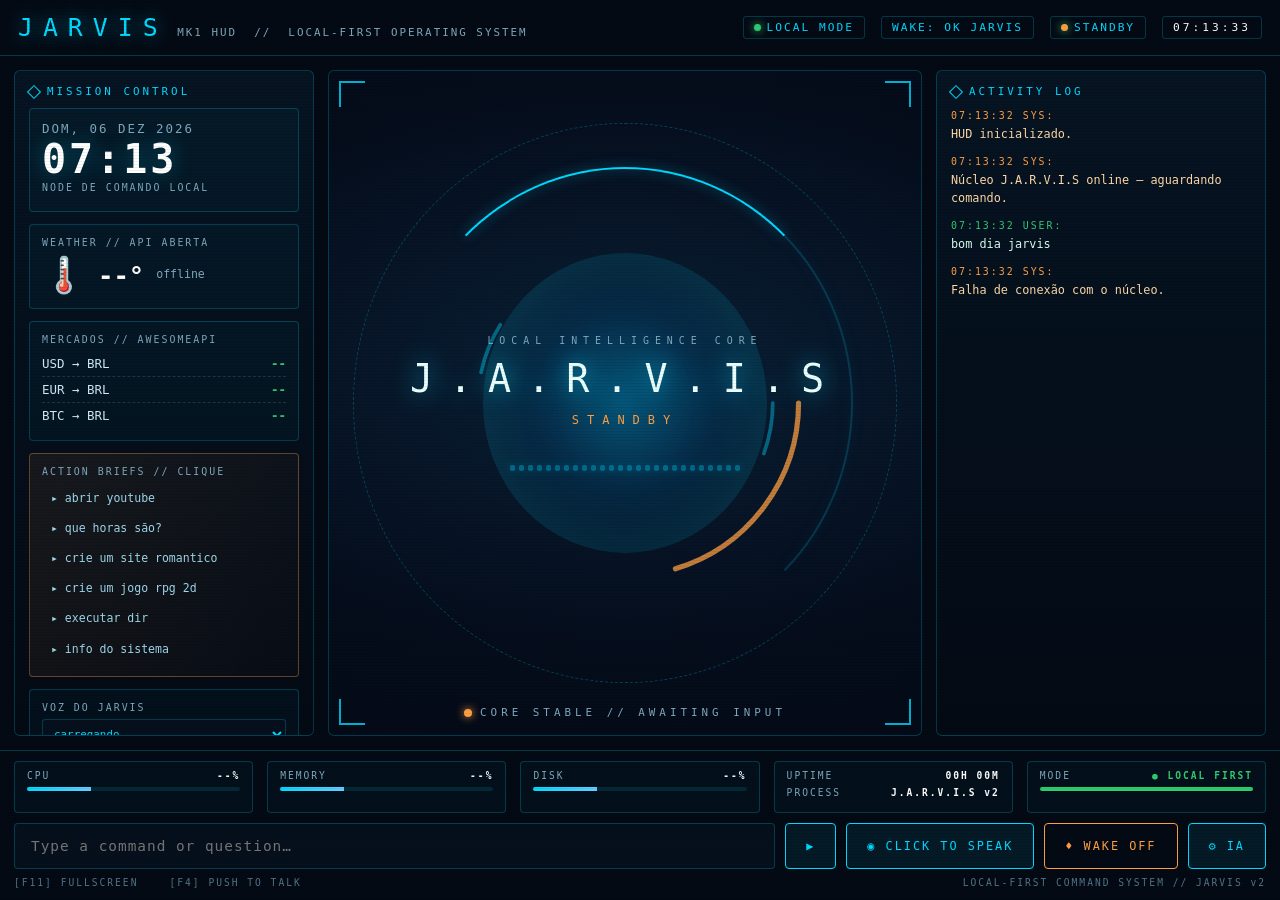
==== commit 728d2eb0: "Retries com criterio de qualidade nas etapas (tamanho/minimo de imagens), vigia de jobs travados e a" ====
--- a/static/index.html
+++ b/static/index.html
@@ -507,6 +507,8 @@
     ? '🔗 Pegue a chave aqui: <a href="' + url + '" target="_blank" style="color:var(--cy)">' + url.replace('https://', '') + '</a><br><span style="font-size:.58rem;color:#52748a">' + li[0] + '</span>'
     : li[0];
   $('btnOllama').style.display = $('iaProv').value === 'ollama' ? 'block' : 'none';
+  $('iaModel').value = '';           // o modelo velho de outro provedor não pode vazar
+  $('iaModel').placeholder = 'padrão do provedor';
 }
 $('iaProv').onchange = updateIaLink; updateIaLink();
 
